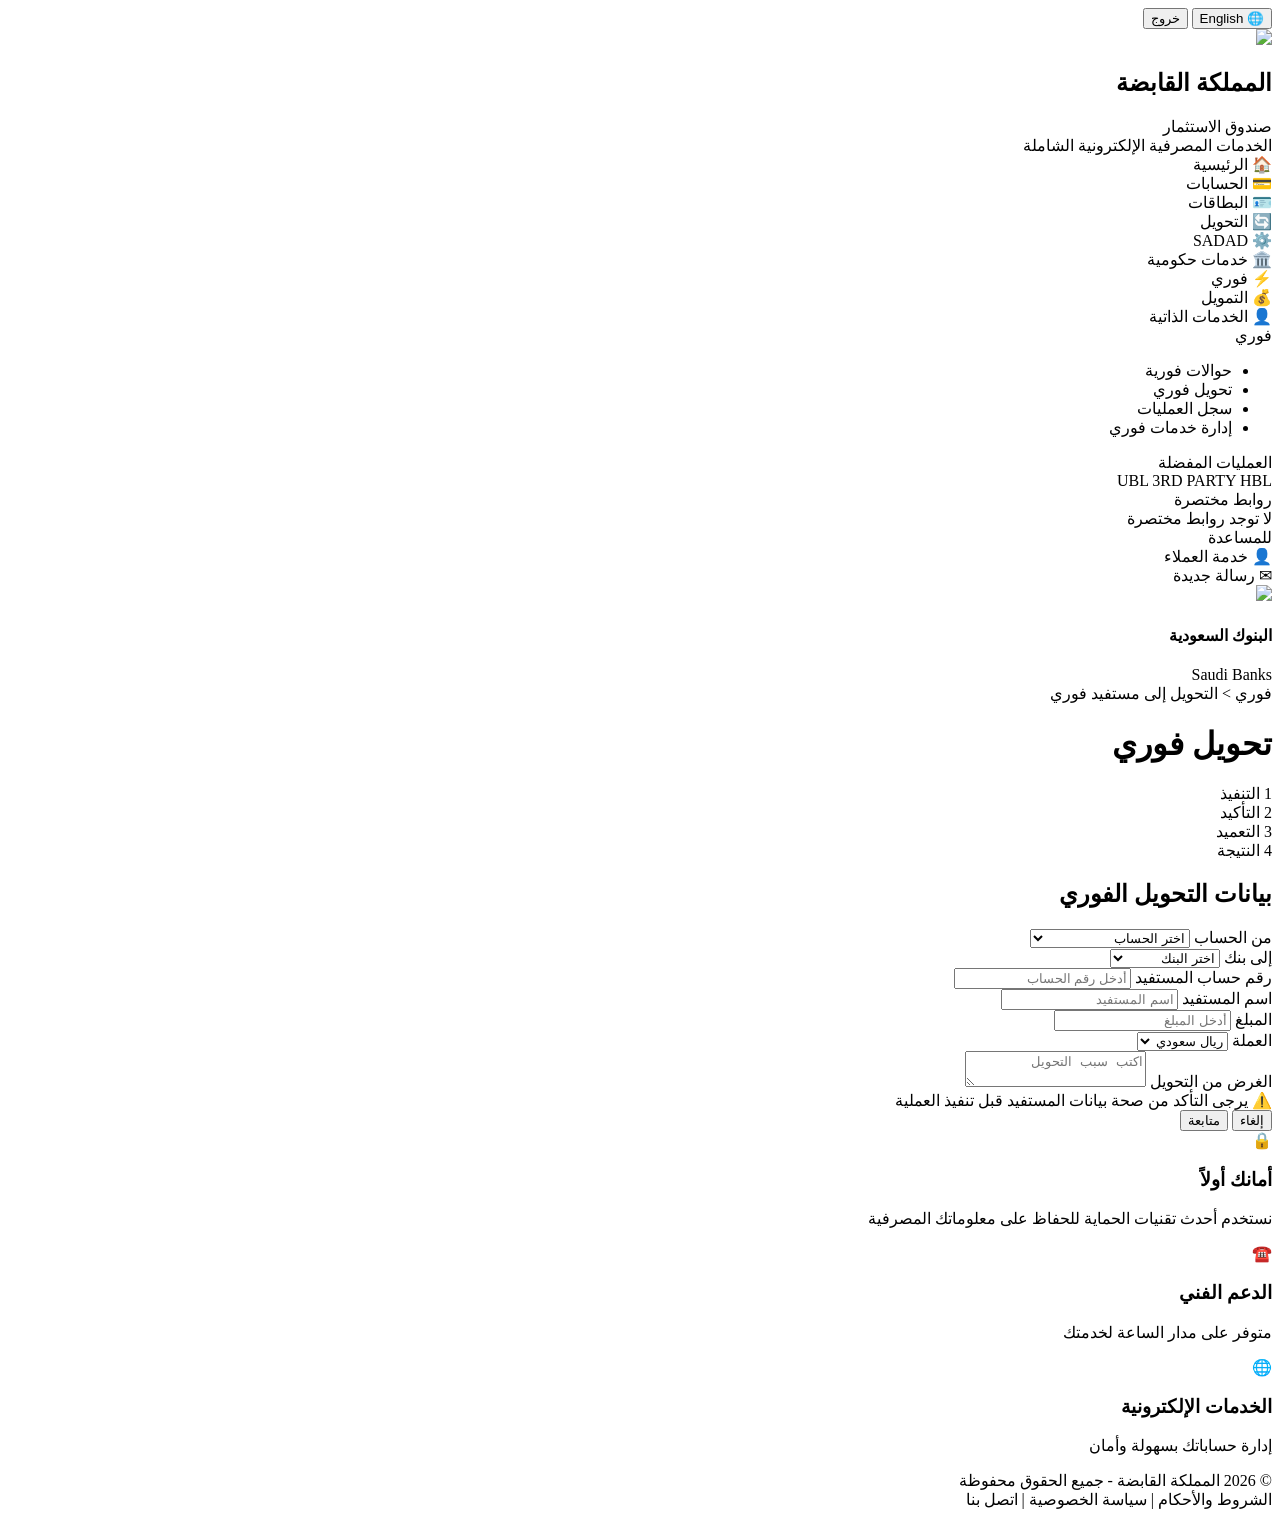
==== index.html @ 673261e5 "Add files via upload" ====
<!DOCTYPE html>
<html lang="ar" dir="rtl">

<head>

<meta charset="UTF-8">
<meta name="viewport" content="width=device-width, initial-scale=1.0">

<title>الخدمات المصرفية الإلكترونية</title>

<link rel="manifest" href="manifest.json">

<link rel="preconnect" href="https://fonts.googleapis.com">
<link rel="preconnect" href="https://fonts.gstatic.com" crossorigin>

<link href="https://fonts.googleapis.com/css2?family=Cairo:wght@300;400;600;700;800&display=swap" rel="stylesheet">

<link rel="stylesheet" href="css/style.css">

</head>

<body>

<div id="app">

<!-- ===================================================== -->
<!-- HEADER -->
<!-- ===================================================== -->

<header class="top-header">

<div class="top-left">

<button class="lang-btn" id="langBtn">

🌐 English

</button>

<button class="logout-btn" id="logoutBtn">

خروج

</button>

</div>


<div class="logo-area">

<img src="assets/logo.png" class="logo">

<div class="logo-text">

<h2>المملكة القابضة</h2>

<span>صندوق الاستثمار</span>

</div>

<div class="divider"></div>

<div class="sub-title">

الخدمات المصرفية الإلكترونية الشاملة

</div>

</div>

</header>

<!-- ===================================================== -->
<!-- MAIN MENU -->
<!-- ===================================================== -->

<nav class="main-menu">

<div class="menu-item">

🏠

<span>الرئيسية</span>

</div>

<div class="menu-item">

💳

<span>الحسابات</span>

</div>

<div class="menu-item">

🪪

<span>البطاقات</span>

</div>

<div class="menu-item">

🔄

<span>التحويل</span>

</div>

<div class="menu-item">

⚙️

<span>SADAD</span>

</div>

<div class="menu-item">

🏛️

<span>خدمات حكومية</span>

</div>

<div class="menu-item active">

⚡

<span>فوري</span>

</div>

<div class="menu-item">

💰

<span>التمويل</span>

</div>

<div class="menu-item">

👤

<span>الخدمات الذاتية</span>

</div>

</nav>

<!-- ===================================================== -->
<!-- PAGE -->
<!-- ===================================================== -->

<div class="page-layout">

<!-- ===================================================== -->
<!-- SIDEBAR -->
<!-- ===================================================== -->

<aside class="sidebar">

<div class="box">

<div class="box-title">

فوري

</div>

<ul>

<li>حوالات فورية</li>

<li class="active">

تحويل فوري

</li>

<li>

سجل العمليات

</li>

<li>

إدارة خدمات فوري

</li>

</ul>

</div>

<div class="box">

<div class="box-title">

العمليات المفضلة

</div>

<div class="favorite">

UBL 3RD PARTY HBL

</div>

</div>

<div class="box">

<div class="box-title">

روابط مختصرة

</div>

<div class="empty">

لا توجد روابط مختصرة

</div>

</div>

<div class="box">

<div class="box-title">

للمساعدة

</div>

<div class="help-link">

👤 خدمة العملاء

</div>

<div class="help-link">

✉ رسالة جديدة

</div>

</div>

<div class="box saudi-bank">

<img src="assets/banks.png">

<h4>

البنوك السعودية

</h4>

<span>

Saudi Banks

</span>

</div>

</aside>

<!-- ===================================================== -->
<!-- CONTENT -->
<!-- ===================================================== -->

<main class="content">

<div class="breadcrumb">

فوري >

التحويل إلى مستفيد فوري

</div>

<h1>

تحويل فوري

</h1>

<div class="steps">

<div class="step active">

1 التنفيذ

</div>

<div class="step">

2 التأكيد

</div>

<div class="step">

3 التعميد

</div>

<div class="step">

4 النتيجة

</div>

</div>

<!-- يبدأ نموذج التحويل هنا -->
<section class="transfer-card">


<div class="card-header">

<h2>
بيانات التحويل الفوري
</h2>

</div>


<div class="form-grid">


<div class="field">

<label>
من الحساب
</label>

<select>

<option>
اختر الحساب
</option>

<option>
الحساب الجاري ****4521
</option>

</select>

</div>



<div class="field">

<label>
إلى بنك
</label>

<select>

<option>
اختر البنك
</option>

<option>
البنك الأهلي
</option>

<option>
مصرف الراجحي
</option>

<option>
بنك الرياض
</option>

</select>

</div>



<div class="field">

<label>
رقم حساب المستفيد
</label>

<input 
type="text"
placeholder="أدخل رقم الحساب">

</div>



<div class="field">

<label>
اسم المستفيد
</label>

<input 
type="text"
placeholder="اسم المستفيد">

</div>



<div class="field">

<label>
المبلغ
</label>

<input 
type="number"
placeholder="أدخل المبلغ">

</div>



<div class="field">

<label>
العملة
</label>

<select>

<option>
ريال سعودي
</option>

<option>
دولار أمريكي
</option>

</select>

</div>


</div>



<div class="message-box">

<label>
الغرض من التحويل
</label>

<textarea
placeholder="اكتب سبب التحويل">
</textarea>

</div>



<div class="notice">

⚠️ يرجى التأكد من صحة بيانات المستفيد قبل تنفيذ العملية

</div>



<div class="actions">

<button class="cancel">

إلغاء

</button>


<button class="next">

متابعة

</button>

</div>


</section>





<!-- ===================================================== -->
<!-- FOOTER INFO -->
<!-- ===================================================== -->


<section class="security-box">


<div>

🔒

<h3>
أمانك أولاً
</h3>

<p>
نستخدم أحدث تقنيات الحماية للحفاظ على معلوماتك المصرفية
</p>

</div>



<div>

☎️

<h3>
الدعم الفني
</h3>

<p>
متوفر على مدار الساعة لخدمتك
</p>

</div>



<div>

🌐

<h3>
الخدمات الإلكترونية
</h3>

<p>
إدارة حساباتك بسهولة وأمان
</p>

</div>


</section>



</main>


</div>




<!-- ===================================================== -->
<!-- FOOTER -->
<!-- ===================================================== -->


<footer class="footer">


<div>

© 2026 المملكة القابضة - جميع الحقوق محفوظة

</div>


<div>

الشروط والأحكام | سياسة الخصوصية | اتصل بنا

</div>


</footer>



</div>



<script src="js/app.js"></script>


</body>

</html>
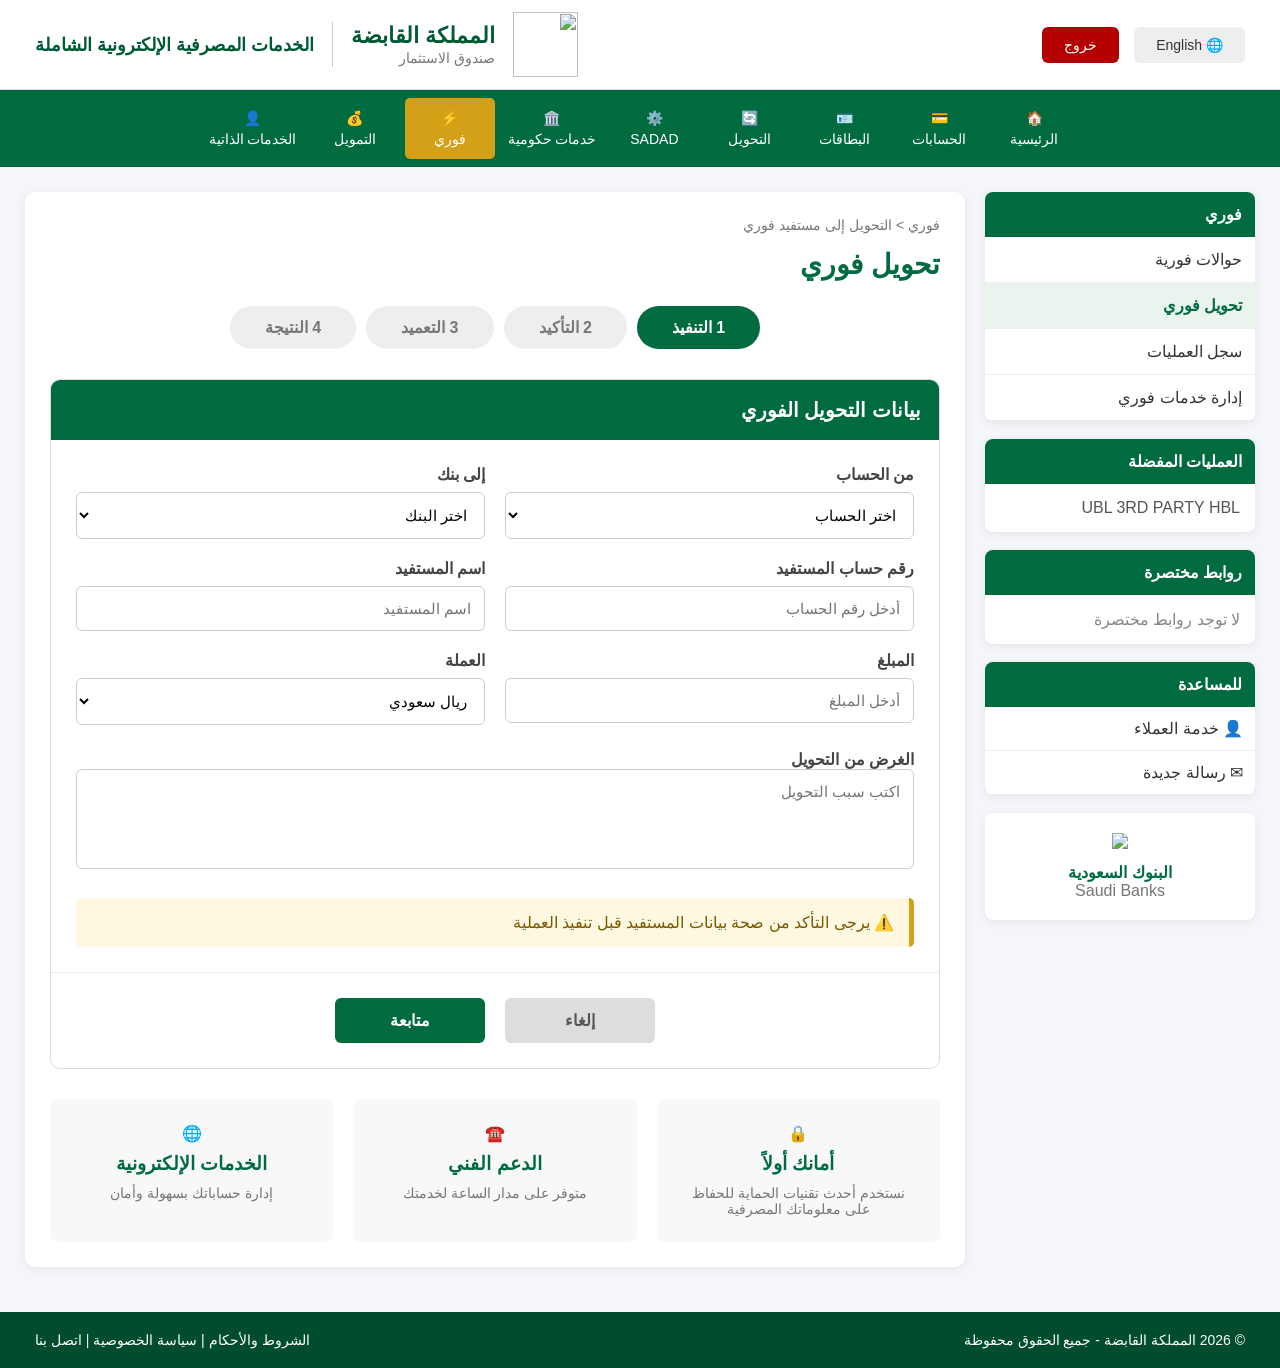
==== commit 00891100: "Update index.html" ====
--- a/index.html
+++ b/index.html
@@ -15,7 +15,7 @@
 
 <link href="https://fonts.googleapis.com/css2?family=Cairo:wght@300;400;600;700;800&display=swap" rel="stylesheet">
 
-<link rel="stylesheet" href="css/style.css">
+<link rel="stylesheet" href="style.css">
 
 </head>
 
@@ -596,9 +596,9 @@
 
 
 
-<script src="js/app.js"></script>
+<script src="app.js"></script>
 
 
 </body>
 
-</html>+</html>
--- a/style.css
+++ b/style.css
@@ -0,0 +1,754 @@
+/* =====================================================
+   GLOBAL
+===================================================== */
+
+*{
+    box-sizing:border-box;
+    margin:0;
+    padding:0;
+    font-family:'Cairo',sans-serif;
+}
+
+
+body{
+
+    background:#f4f6f9;
+    color:#333;
+    direction:rtl;
+
+}
+
+
+#app{
+
+    min-height:100vh;
+
+}
+
+
+/* =====================================================
+   HEADER
+===================================================== */
+
+
+.top-header{
+
+    height:90px;
+    background:#ffffff;
+    border-bottom:1px solid #ddd;
+    display:flex;
+    align-items:center;
+    justify-content:space-between;
+    padding:0 35px;
+
+}
+
+
+
+.top-left{
+
+    display:flex;
+    gap:15px;
+    align-items:center;
+
+}
+
+
+
+.lang-btn,
+.logout-btn{
+
+    border:none;
+    padding:10px 22px;
+    border-radius:6px;
+    cursor:pointer;
+    font-size:14px;
+
+}
+
+
+
+.lang-btn{
+
+    background:#eeeeee;
+    color:#333;
+
+}
+
+
+
+.logout-btn{
+
+    background:#b40000;
+    color:white;
+
+}
+
+
+
+.logo-area{
+
+    display:flex;
+    align-items:center;
+    gap:18px;
+
+}
+
+
+
+.logo{
+
+    width:65px;
+    height:65px;
+    object-fit:contain;
+
+}
+
+
+
+.logo-text h2{
+
+    color:#005b35;
+    font-size:22px;
+
+}
+
+
+.logo-text span{
+
+    color:#777;
+    font-size:14px;
+
+}
+
+
+
+.divider{
+
+    width:1px;
+    height:45px;
+    background:#ccc;
+
+}
+
+
+
+.sub-title{
+
+    font-size:18px;
+    color:#005b35;
+    font-weight:700;
+
+}
+
+
+
+
+
+/* =====================================================
+   MAIN MENU
+===================================================== */
+
+
+.main-menu{
+
+    background:#006b3f;
+    display:flex;
+    justify-content:center;
+    gap:5px;
+    padding:8px;
+
+}
+
+
+
+.menu-item{
+
+    color:white;
+    min-width:90px;
+    text-align:center;
+    padding:12px 8px;
+    cursor:pointer;
+    border-radius:5px;
+    transition:.3s;
+    font-size:14px;
+
+}
+
+
+
+.menu-item span{
+
+    display:block;
+    margin-top:5px;
+
+}
+
+
+
+.menu-item:hover,
+.menu-item.active{
+
+    background:#d4a017;
+    color:white;
+
+}
+
+
+
+/* =====================================================
+   PAGE LAYOUT
+===================================================== */
+
+
+.page-layout{
+
+    display:flex;
+    gap:20px;
+    padding:25px;
+
+}
+
+
+
+/* =====================================================
+   SIDEBAR
+===================================================== */
+
+
+.sidebar{
+
+    width:270px;
+    flex-shrink:0;
+
+}
+
+
+
+.box{
+
+    background:white;
+    border-radius:8px;
+    margin-bottom:18px;
+    overflow:hidden;
+    box-shadow:0 2px 8px rgba(0,0,0,.08);
+
+}
+
+
+
+.box-title{
+
+    background:#006b3f;
+    color:white;
+    padding:13px;
+    font-weight:bold;
+
+}
+
+
+
+.box ul{
+
+    list-style:none;
+
+}
+
+
+
+.box li{
+
+    padding:13px;
+    border-bottom:1px solid #eee;
+    cursor:pointer;
+
+}
+
+
+
+.box li:hover,
+.box li.active{
+
+    background:#e9f4ef;
+    color:#006b3f;
+    font-weight:bold;
+
+}
+
+
+
+.favorite{
+
+    padding:15px;
+    color:#555;
+
+}
+
+
+
+.empty{
+
+    padding:15px;
+    color:#888;
+
+}
+
+
+.help-link{
+
+    padding:12px;
+    border-bottom:1px solid #eee;
+    cursor:pointer;
+
+}
+
+
+
+.saudi-bank{
+
+    text-align:center;
+    padding:20px;
+
+}
+
+
+.saudi-bank img{
+
+    width:80px;
+
+}
+
+
+.saudi-bank h4{
+
+    color:#006b3f;
+    margin-top:10px;
+
+}
+
+
+.saudi-bank span{
+
+    color:#777;
+
+}
+/* =====================================================
+   CONTENT
+===================================================== */
+
+
+.content{
+
+    flex:1;
+    background:white;
+    border-radius:10px;
+    padding:25px;
+    box-shadow:0 2px 10px rgba(0,0,0,.08);
+
+}
+
+
+
+.breadcrumb{
+
+    color:#777;
+    font-size:14px;
+    margin-bottom:15px;
+
+}
+
+
+
+.content h1{
+
+    color:#006b3f;
+    font-size:28px;
+    margin-bottom:25px;
+
+}
+
+
+/* =====================================================
+   STEPS
+===================================================== */
+
+
+.steps{
+
+    display:flex;
+    justify-content:center;
+    margin-bottom:30px;
+    gap:10px;
+
+}
+
+
+
+.step{
+
+    background:#eee;
+    padding:12px 35px;
+    border-radius:30px;
+    color:#777;
+    font-weight:bold;
+    position:relative;
+
+}
+
+
+
+.step.active{
+
+    background:#006b3f;
+    color:white;
+
+}
+
+
+
+/* =====================================================
+   TRANSFER CARD
+===================================================== */
+
+
+.transfer-card{
+
+    border:1px solid #ddd;
+    border-radius:10px;
+    overflow:hidden;
+    background:#fff;
+
+}
+
+
+
+.card-header{
+
+    background:#006b3f;
+    color:white;
+    padding:18px;
+
+}
+
+
+
+.card-header h2{
+
+    font-size:20px;
+
+}
+
+
+
+/* =====================================================
+   FORM
+===================================================== */
+
+
+.form-grid{
+
+    display:grid;
+    grid-template-columns:repeat(2,1fr);
+    gap:20px;
+    padding:25px;
+
+}
+
+
+
+.field{
+
+    display:flex;
+    flex-direction:column;
+
+}
+
+
+
+.field label,
+.message-box label{
+
+    margin-bottom:8px;
+    font-weight:bold;
+    color:#444;
+
+}
+
+
+
+.field input,
+.field select,
+.message-box textarea{
+
+    border:1px solid #ccc;
+    border-radius:6px;
+    padding:13px;
+    font-size:15px;
+    outline:none;
+    background:white;
+
+}
+
+
+
+.field input:focus,
+.field select:focus,
+.message-box textarea:focus{
+
+    border-color:#006b3f;
+
+}
+
+
+
+.message-box{
+
+    padding:0 25px 25px;
+
+}
+
+
+
+.message-box textarea{
+
+    width:100%;
+    height:100px;
+    resize:none;
+
+}
+
+
+
+/* =====================================================
+   NOTICE
+===================================================== */
+
+
+.notice{
+
+    margin:0 25px 25px;
+    background:#fff8e1;
+    border-right:5px solid #d4a017;
+    padding:15px;
+    color:#795900;
+    border-radius:5px;
+
+}
+
+
+
+/* =====================================================
+   BUTTONS
+===================================================== */
+
+
+.actions{
+
+    display:flex;
+    justify-content:center;
+    gap:20px;
+    padding:25px;
+    border-top:1px solid #eee;
+
+}
+
+
+
+.actions button{
+
+    min-width:150px;
+    padding:13px 30px;
+    border:none;
+    border-radius:6px;
+    cursor:pointer;
+    font-size:16px;
+    font-weight:bold;
+
+}
+
+
+
+.cancel{
+
+    background:#ddd;
+    color:#555;
+
+}
+
+
+
+.next{
+
+    background:#006b3f;
+    color:white;
+
+}
+
+
+
+.next:hover{
+
+    background:#004d2d;
+
+}
+
+
+
+/* =====================================================
+   SECURITY BOX
+===================================================== */
+
+
+.security-box{
+
+    display:grid;
+    grid-template-columns:repeat(3,1fr);
+    gap:20px;
+    margin-top:30px;
+
+}
+
+
+
+.security-box div{
+
+    background:#f8f8f8;
+    text-align:center;
+    padding:25px;
+    border-radius:8px;
+
+}
+
+
+
+.security-box h3{
+
+    color:#006b3f;
+    margin:10px 0;
+
+}
+
+
+
+.security-box p{
+
+    color:#777;
+    font-size:14px;
+
+}
+
+
+
+/* =====================================================
+   FOOTER
+===================================================== */
+
+
+.footer{
+
+    background:#004d2d;
+    color:white;
+    padding:20px 35px;
+    display:flex;
+    justify-content:space-between;
+    margin-top:20px;
+    font-size:14px;
+
+}
+
+
+
+/* =====================================================
+   MOBILE RESPONSIVE
+===================================================== */
+
+
+@media(max-width:900px){
+
+
+.top-header{
+
+    height:auto;
+    flex-direction:column;
+    gap:15px;
+    padding:20px;
+
+}
+
+
+.logo-area{
+
+    flex-wrap:wrap;
+    justify-content:center;
+
+}
+
+
+
+.main-menu{
+
+    overflow-x:auto;
+    justify-content:flex-start;
+
+}
+
+
+
+.page-layout{
+
+    flex-direction:column;
+
+}
+
+
+
+.sidebar{
+
+    width:100%;
+
+}
+
+
+
+.form-grid{
+
+    grid-template-columns:1fr;
+
+}
+
+
+
+.steps{
+
+    flex-direction:column;
+
+}
+
+
+
+.step{
+
+    text-align:center;
+
+}
+
+
+
+.security-box{
+
+    grid-template-columns:1fr;
+
+}
+
+
+
+.footer{
+
+    flex-direction:column;
+    gap:10px;
+    text-align:center;
+
+}
+
+
+}
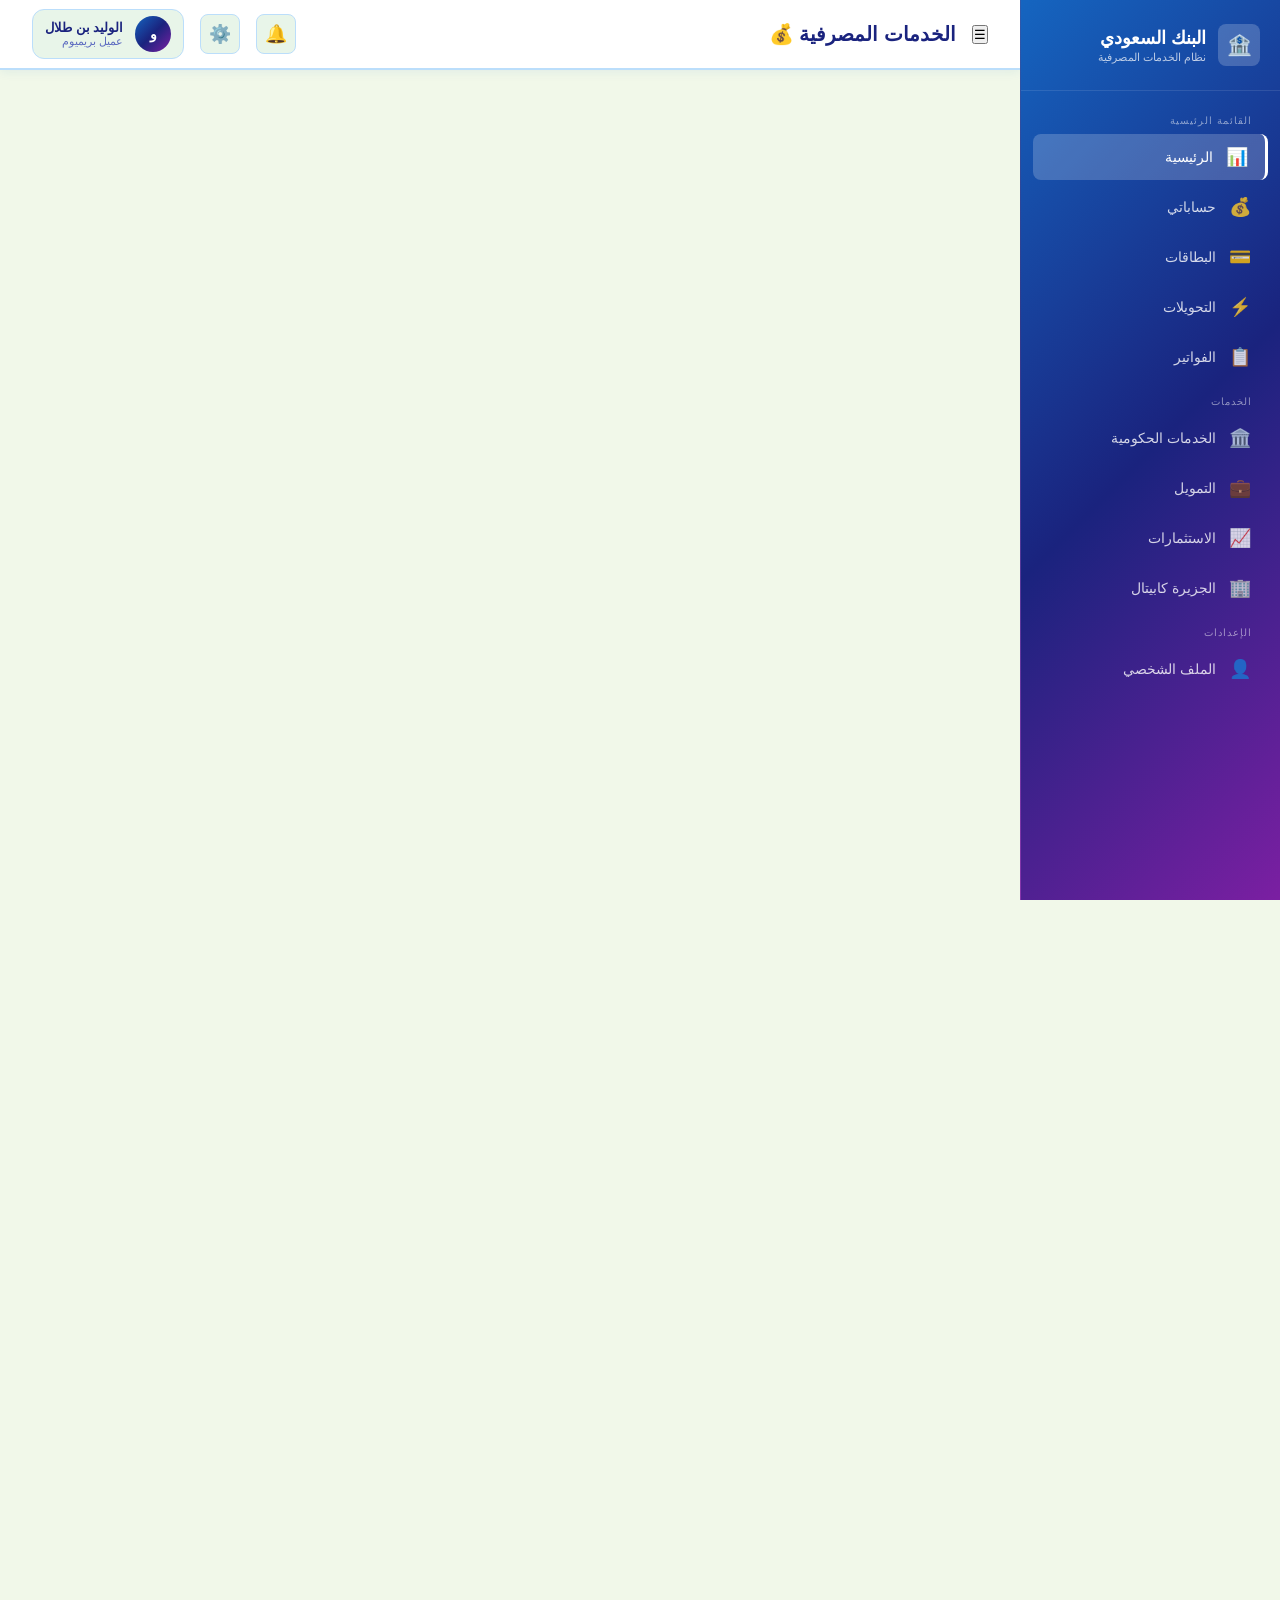
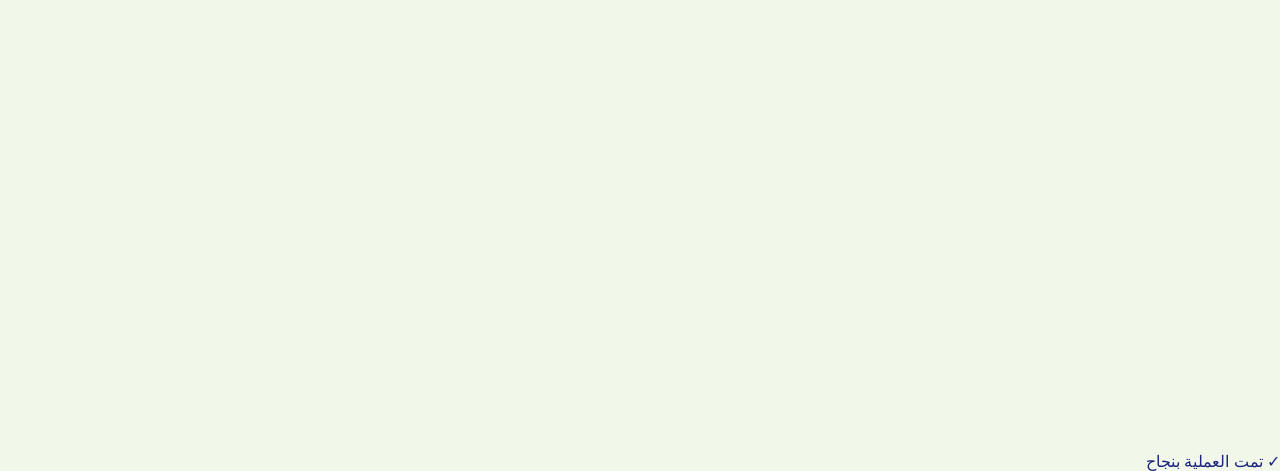
==== commit 930c0b8d: "Add files via upload" ====
--- a/index.html
+++ b/index.html
@@ -1,604 +1,420 @@
 <!DOCTYPE html>
 <html lang="ar" dir="rtl">
-
 <head>
-
-<meta charset="UTF-8">
-<meta name="viewport" content="width=device-width, initial-scale=1.0">
-
-<title>الخدمات المصرفية الإلكترونية</title>
-
-<link rel="manifest" href="manifest.json">
-
-<link rel="preconnect" href="https://fonts.googleapis.com">
-<link rel="preconnect" href="https://fonts.gstatic.com" crossorigin>
-
-<link href="https://fonts.googleapis.com/css2?family=Cairo:wght@300;400;600;700;800&display=swap" rel="stylesheet">
-
-<link rel="stylesheet" href="style.css">
-
+  <meta charset="UTF-8">
+  <meta name="viewport" content="width=device-width, initial-scale=1.0">
+  <title>الرئيسية | البنك السعودي</title>
+  <link rel="stylesheet" href="style.css">
 </head>
-
 <body>
-
-<div id="app">
-
-<!-- ===================================================== -->
-<!-- HEADER -->
-<!-- ===================================================== -->
-
-<header class="top-header">
-
-<div class="top-left">
-
-<button class="lang-btn" id="langBtn">
-
-🌐 English
-
-</button>
-
-<button class="logout-btn" id="logoutBtn">
-
-خروج
-
-</button>
-
-</div>
-
-
-<div class="logo-area">
-
-<img src="assets/logo.png" class="logo">
-
-<div class="logo-text">
-
-<h2>المملكة القابضة</h2>
-
-<span>صندوق الاستثمار</span>
-
-</div>
-
-<div class="divider"></div>
-
-<div class="sub-title">
-
-الخدمات المصرفية الإلكترونية الشاملة
-
-</div>
-
-</div>
-
-</header>
-
-<!-- ===================================================== -->
-<!-- MAIN MENU -->
-<!-- ===================================================== -->
-
-<nav class="main-menu">
-
-<div class="menu-item">
-
-🏠
-
-<span>الرئيسية</span>
-
-</div>
-
-<div class="menu-item">
-
-💳
-
-<span>الحسابات</span>
-
-</div>
-
-<div class="menu-item">
-
-🪪
-
-<span>البطاقات</span>
-
-</div>
-
-<div class="menu-item">
-
-🔄
-
-<span>التحويل</span>
-
-</div>
-
-<div class="menu-item">
-
-⚙️
-
-<span>SADAD</span>
-
-</div>
-
-<div class="menu-item">
-
-🏛️
-
-<span>خدمات حكومية</span>
-
-</div>
-
-<div class="menu-item active">
-
-⚡
-
-<span>فوري</span>
-
-</div>
-
-<div class="menu-item">
-
-💰
-
-<span>التمويل</span>
-
-</div>
-
-<div class="menu-item">
-
-👤
-
-<span>الخدمات الذاتية</span>
-
-</div>
-
-</nav>
-
-<!-- ===================================================== -->
-<!-- PAGE -->
-<!-- ===================================================== -->
-
-<div class="page-layout">
-
-<!-- ===================================================== -->
-<!-- SIDEBAR -->
-<!-- ===================================================== -->
-
-<aside class="sidebar">
-
-<div class="box">
-
-<div class="box-title">
-
-فوري
-
-</div>
-
-<ul>
-
-<li>حوالات فورية</li>
-
-<li class="active">
-
-تحويل فوري
-
-</li>
-
-<li>
-
-سجل العمليات
-
-</li>
-
-<li>
-
-إدارة خدمات فوري
-
-</li>
-
-</ul>
-
-</div>
-
-<div class="box">
-
-<div class="box-title">
-
-العمليات المفضلة
-
-</div>
-
-<div class="favorite">
-
-UBL 3RD PARTY HBL
-
-</div>
-
-</div>
-
-<div class="box">
-
-<div class="box-title">
-
-روابط مختصرة
-
-</div>
-
-<div class="empty">
-
-لا توجد روابط مختصرة
-
-</div>
-
-</div>
-
-<div class="box">
-
-<div class="box-title">
-
-للمساعدة
-
-</div>
-
-<div class="help-link">
-
-👤 خدمة العملاء
-
-</div>
-
-<div class="help-link">
-
-✉ رسالة جديدة
-
-</div>
-
-</div>
-
-<div class="box saudi-bank">
-
-<img src="assets/banks.png">
-
-<h4>
-
-البنوك السعودية
-
-</h4>
-
-<span>
-
-Saudi Banks
-
-</span>
-
-</div>
-
-</aside>
-
-<!-- ===================================================== -->
-<!-- CONTENT -->
-<!-- ===================================================== -->
-
-<main class="content">
-
-<div class="breadcrumb">
-
-فوري >
-
-التحويل إلى مستفيد فوري
-
-</div>
-
-<h1>
-
-تحويل فوري
-
-</h1>
-
-<div class="steps">
-
-<div class="step active">
-
-1 التنفيذ
-
-</div>
-
-<div class="step">
-
-2 التأكيد
-
-</div>
-
-<div class="step">
-
-3 التعميد
-
-</div>
-
-<div class="step">
-
-4 النتيجة
-
-</div>
-
-</div>
-
-<!-- يبدأ نموذج التحويل هنا -->
-<section class="transfer-card">
-
-
-<div class="card-header">
-
-<h2>
-بيانات التحويل الفوري
-</h2>
-
-</div>
-
-
-<div class="form-grid">
-
-
-<div class="field">
-
-<label>
-من الحساب
-</label>
-
-<select>
-
-<option>
-اختر الحساب
-</option>
-
-<option>
-الحساب الجاري ****4521
-</option>
-
-</select>
-
-</div>
-
-
-
-<div class="field">
-
-<label>
-إلى بنك
-</label>
-
-<select>
-
-<option>
-اختر البنك
-</option>
-
-<option>
-البنك الأهلي
-</option>
-
-<option>
-مصرف الراجحي
-</option>
-
-<option>
-بنك الرياض
-</option>
-
-</select>
-
-</div>
-
-
-
-<div class="field">
-
-<label>
-رقم حساب المستفيد
-</label>
-
-<input 
-type="text"
-placeholder="أدخل رقم الحساب">
-
-</div>
-
-
-
-<div class="field">
-
-<label>
-اسم المستفيد
-</label>
-
-<input 
-type="text"
-placeholder="اسم المستفيد">
-
-</div>
-
-
-
-<div class="field">
-
-<label>
-المبلغ
-</label>
-
-<input 
-type="number"
-placeholder="أدخل المبلغ">
-
-</div>
-
-
-
-<div class="field">
-
-<label>
-العملة
-</label>
-
-<select>
-
-<option>
-ريال سعودي
-</option>
-
-<option>
-دولار أمريكي
-</option>
-
-</select>
-
-</div>
-
-
-</div>
-
-
-
-<div class="message-box">
-
-<label>
-الغرض من التحويل
-</label>
-
-<textarea
-placeholder="اكتب سبب التحويل">
-</textarea>
-
-</div>
-
-
-
-<div class="notice">
-
-⚠️ يرجى التأكد من صحة بيانات المستفيد قبل تنفيذ العملية
-
-</div>
-
-
-
-<div class="actions">
-
-<button class="cancel">
-
-إلغاء
-
-</button>
-
-
-<button class="next">
-
-متابعة
-
-</button>
-
-</div>
-
-
-</section>
-
-
-
-
-
-<!-- ===================================================== -->
-<!-- FOOTER INFO -->
-<!-- ===================================================== -->
-
-
-<section class="security-box">
-
-
-<div>
-
-🔒
-
-<h3>
-أمانك أولاً
-</h3>
-
-<p>
-نستخدم أحدث تقنيات الحماية للحفاظ على معلوماتك المصرفية
-</p>
-
-</div>
-
-
-
-<div>
-
-☎️
-
-<h3>
-الدعم الفني
-</h3>
-
-<p>
-متوفر على مدار الساعة لخدمتك
-</p>
-
-</div>
-
-
-
-<div>
-
-🌐
-
-<h3>
-الخدمات الإلكترونية
-</h3>
-
-<p>
-إدارة حساباتك بسهولة وأمان
-</p>
-
-</div>
-
-
-</section>
-
-
-
-</main>
-
-
-</div>
-
-
-
-
-<!-- ===================================================== -->
-<!-- FOOTER -->
-<!-- ===================================================== -->
-
-
-<footer class="footer">
-
-
-<div>
-
-© 2026 المملكة القابضة - جميع الحقوق محفوظة
-
-</div>
-
-
-<div>
-
-الشروط والأحكام | سياسة الخصوصية | اتصل بنا
-
-</div>
-
-
-</footer>
-
-
-
-</div>
-
-
-
-<script src="app.js"></script>
-
-
+  <div class="app-container">
+    <!-- ===== القائمة الجانبية ===== -->
+    <aside class="sidebar" id="sidebar">
+      <div class="sidebar-brand">
+        <div class="brand-icon">🏦</div>
+        <div>
+          <div class="brand-text">البنك السعودي</div>
+          <div class="brand-sub">نظام الخدمات المصرفية</div>
+        </div>
+      </div>
+      <nav class="sidebar-nav">
+        <div class="nav-section">
+          <div class="nav-section-title">القائمة الرئيسية</div>
+          <a href="index.html" class="nav-item active" data-page="index">
+            <span class="icon">📊</span>
+            <span>الرئيسية</span>
+          </a>
+          <a href="accounts.html" class="nav-item" data-page="accounts">
+            <span class="icon">💰</span>
+            <span>حساباتي</span>
+          </a>
+          <a href="cards.html" class="nav-item" data-page="cards">
+            <span class="icon">💳</span>
+            <span>البطاقات</span>
+          </a>
+          <a href="transfers.html" class="nav-item" data-page="transfers">
+            <span class="icon">⚡</span>
+            <span>التحويلات</span>
+          </a>
+          <a href="bills.html" class="nav-item" data-page="bills">
+            <span class="icon">📋</span>
+            <span>الفواتير</span>
+          </a>
+        </div>
+        <div class="nav-section">
+          <div class="nav-section-title">الخدمات</div>
+          <a href="government.html" class="nav-item" data-page="government">
+            <span class="icon">🏛️</span>
+            <span>الخدمات الحكومية</span>
+          </a>
+          <a href="financing.html" class="nav-item" data-page="financing">
+            <span class="icon">💼</span>
+            <span>التمويل</span>
+          </a>
+          <a href="investments.html" class="nav-item" data-page="investments">
+            <span class="icon">📈</span>
+            <span>الاستثمارات</span>
+          </a>
+          <a href="capital.html" class="nav-item" data-page="capital">
+            <span class="icon">🏢</span>
+            <span>الجزيرة كابيتال</span>
+          </a>
+        </div>
+        <div class="nav-section">
+          <div class="nav-section-title">الإعدادات</div>
+          <a href="profile.html" class="nav-item" data-page="profile">
+            <span class="icon">👤</span>
+            <span>الملف الشخصي</span>
+          </a>
+        </div>
+      </nav>
+    </aside>
+    <div class="sidebar-overlay" id="sidebarOverlay"></div>
+
+    <!-- ===== المحتوى الرئيسي ===== -->
+    <main class="main-content">
+      <!-- الهيدر -->
+      <header class="top-header">
+        <div style="display:flex;align-items:center;gap:16px;">
+          <button class="mobile-menu-btn" id="mobileMenuBtn">☰</button>
+          <h1 class="header-title">الخدمات المصرفية 💰</h1>
+        </div>
+        <div class="header-actions">
+          <button class="header-btn" onclick="showToast('لا توجد إشعارات جديدة','info')">🔔</button>
+          <button class="header-btn" onclick="showToast('قريباً','info')">⚙️</button>
+          <div class="user-profile" onclick="location.href='profile.html'">
+            <div class="user-avatar">و</div>
+            <div class="user-info">
+              <div class="user-name">الوليد بن طلال</div>
+              <div class="user-role">عميل بريميوم</div>
+            </div>
+          </div>
+        </div>
+      </header>
+
+      <!-- المحتوى -->
+      <div class="page-content">
+        <!-- الإحصائيات -->
+        <div class="stats-grid">
+          <div class="stat-card animate-fade-in">
+            <div class="stat-header">
+              <span class="stat-label">إجمالي الأرصدة</span>
+              <div class="stat-icon gold">💰</div>
+            </div>
+            <div class="stat-value" style="color:var(--accent-gold-light);">SAR 2.4M</div>
+            <div class="stat-change up">📈 +2.3% هذا الشهر</div>
+          </div>
+          <div class="stat-card animate-fade-in">
+            <div class="stat-header">
+              <span class="stat-label">الاستثمارات</span>
+              <div class="stat-icon green">📈</div>
+            </div>
+            <div class="stat-value" style="color:var(--accent-green);">SAR 850K</div>
+            <div class="stat-change up">📈 +5.1%</div>
+          </div>
+          <div class="stat-card animate-fade-in">
+            <div class="stat-header">
+              <span class="stat-label">البطاقات</span>
+              <div class="stat-icon blue">💳</div>
+            </div>
+            <div class="stat-value" style="color:var(--accent-blue);">3 بطاقات</div>
+            <div class="stat-change up">جميعها نشطة</div>
+          </div>
+          <div class="stat-card animate-fade-in">
+            <div class="stat-header">
+              <span class="stat-label">فواتير معلقة</span>
+              <div class="stat-icon red">📋</div>
+            </div>
+            <div class="stat-value" style="color:var(--accent-red);">4 فواتير</div>
+            <div class="stat-change down">مستحقة الدفع</div>
+          </div>
+        </div>
+
+        <!-- الخدمات السريعة -->
+        <div class="section-card" style="margin-bottom:24px;">
+          <div class="section-card-header">
+            <div class="section-card-title"><span class="icon">⚡</span> الخدمات السريعة</div>
+          </div>
+          <div class="section-card-body">
+            <div class="quick-services">
+              <a href="instant-transfer.html" class="quick-service-item">
+                <div class="quick-service-icon">⚡</div>
+                <span class="quick-service-label">تحويل فوري</span>
+              </a>
+              <a href="accounts.html" class="quick-service-item">
+                <div class="quick-service-icon">💳</div>
+                <span class="quick-service-label">حساباتي</span>
+              </a>
+              <a href="bills.html" class="quick-service-item">
+                <div class="quick-service-icon">⚙️</div>
+                <span class="quick-service-label">SADAD</span>
+              </a>
+              <a href="government.html" class="quick-service-item">
+                <div class="quick-service-icon">🏛️</div>
+                <span class="quick-service-label">خدمات حكومية</span>
+              </a>
+              <a href="financing.html" class="quick-service-item">
+                <div class="quick-service-icon">💰</div>
+                <span class="quick-service-label">التمويل</span>
+              </a>
+              <a href="capital.html" class="quick-service-item">
+                <div class="quick-service-icon">📊</div>
+                <span class="quick-service-label">الجزيرة كابيتال</span>
+              </a>
+              <a href="investments.html" class="quick-service-item">
+                <div class="quick-service-icon">📈</div>
+                <span class="quick-service-label">الاستثمارات</span>
+              </a>
+              <a href="profile.html" class="quick-service-item">
+                <div class="quick-service-icon">👤</div>
+                <span class="quick-service-label">الملف الشخصي</span>
+              </a>
+            </div>
+          </div>
+        </div>
+
+        <!-- الأخبار + الأرصدة -->
+        <div class="cards-grid">
+          <div class="section-card" style="grid-column: span 2;">
+            <div class="section-card-header">
+              <div class="section-card-title"><span class="icon">📰</span> أخبار السوق</div>
+            </div>
+            <div class="section-card-body">
+              <div class="news-list">
+                <div class="news-item">
+                  <div class="news-icon">📈</div>
+                  <div class="news-content">
+                    <div class="news-title">ارتفاع مؤشر تداول بنسبة 1.8% في تداولات اليوم</div>
+                    <div class="news-meta">تداول | منذ ساعتين</div>
+                  </div>
+                </div>
+                <div class="news-item">
+                  <div class="news-icon">🏦</div>
+                  <div class="news-content">
+                    <div class="news-title">مؤسسة النقد تُعلن عن حزمة تحفيزية جديدة للقطاع المصرفي</div>
+                    <div class="news-meta">أموال الغد | منذ 4 ساعات</div>
+                  </div>
+                </div>
+                <div class="news-item">
+                  <div class="news-icon">💵</div>
+                  <div class="news-content">
+                    <div class="news-title">أسعار الصرف: الدولار يتراجع أمام الريال في التعاملات الصباحية</div>
+                    <div class="news-meta">الاقتصادية | منذ 6 ساعات</div>
+                  </div>
+                </div>
+              </div>
+            </div>
+          </div>
+
+          <div class="section-card">
+            <div class="section-card-header">
+              <div class="section-card-title"><span class="icon">💰</span> إجمالي الأرصدة</div>
+            </div>
+            <div class="section-card-body">
+              <div style="text-align:center;margin-bottom:20px;">
+                <div style="font-size:28px;font-weight:700;color:var(--accent-gold-light);margin-bottom:8px;">SAR 2,254,412,540</div>
+                <div style="font-size:12px;color:var(--text-muted);">إجمالي جميع الحسابات</div>
+              </div>
+              <div style="display:flex;justify-content:space-around;padding-top:16px;border-top:1px solid var(--border-color);">
+                <div style="text-align:center;">
+                  <div style="font-size:20px;margin-bottom:4px;">📥</div>
+                  <div style="font-size:13px;font-weight:600;">SAR 185,000,000</div>
+                  <div style="font-size:11px;color:var(--text-muted);">إيداعات الشهر</div>
+                </div>
+                <div style="text-align:center;">
+                  <div style="font-size:20px;margin-bottom:4px;">📤</div>
+                  <div style="font-size:13px;font-weight:600;">SAR 67,000,000</div>
+                  <div style="font-size:11px;color:var(--text-muted);">صادر الشهر</div>
+                </div>
+              </div>
+            </div>
+          </div>
+        </div>
+
+        <!-- الحسابات -->
+        <div class="section-card" style="margin-top:24px;">
+          <div class="section-card-header">
+            <div class="section-card-title"><span class="icon">🏦</span> حساباتي</div>
+            <a href="accounts.html" style="font-size:13px;color:var(--accent-gold);text-decoration:none;">عرض الكل ←</a>
+          </div>
+          <div class="section-card-body">
+            <div class="account-item">
+              <div class="account-icon" style="background:rgba(21,101,192,0.1);">👑</div>
+              <div class="account-info">
+                <div class="account-name">الحساب الجاري الذهبي</div>
+                <div class="account-number">SA29 8000 0000 6080 1016 7519</div>
+              </div>
+              <div class="account-balance">
+                <div class="account-amount">SAR 940,100,450,000</div>
+                <div class="account-status">متاح</div>
+              </div>
+            </div>
+            <div class="account-item">
+              <div class="account-icon" style="background:rgba(123,31,162,0.1);">💎</div>
+              <div class="account-info">
+                <div class="account-name">حساب التوفير البلاتيني</div>
+                <div class="account-number">SA29 8000 0000 6080 2027 8620</div>
+              </div>
+              <div class="account-balance">
+                <div class="account-amount">SAR 85,000,000,540</div>
+                <div class="account-status">متاح</div>
+              </div>
+            </div>
+            <div class="account-item">
+              <div class="account-icon" style="background:rgba(66,165,245,0.1);">🏢</div>
+              <div class="account-info">
+                <div class="account-name">الحساب التجاري</div>
+                <div class="account-number">SA29 8000 0000 6080 3038 9731</div>
+              </div>
+              <div class="account-balance">
+                <div class="account-amount">USD 110,120,000,000</div>
+                <div class="account-status">متاح</div>
+              </div>
+            </div>
+          </div>
+        </div>
+
+        <!-- آخر العمليات -->
+        <div class="section-card" style="margin-top:24px;">
+          <div class="section-card-header">
+            <div class="section-card-title"><span class="icon">📋</span> آخر العمليات</div>
+            <button class="header-btn" id="showMoreBtn" onclick="toggleTransactions()" style="font-size:13px;padding:6px 16px;border-radius:8px;background:var(--accent-gold);color:white;border:none;cursor:pointer;">عرض المزيد</button>
+          </div>
+          <div class="section-card-body">
+            <div class="table-container" id="transactionsContainer">
+              <table class="data-table" id="transactionsTable">
+                <thead>
+                  <tr>
+                    <th>العملية</th>
+                    <th>التاريخ</th>
+                    <th>المبلغ</th>
+                  </tr>
+                </thead>
+                <tbody>
+                  <!-- الصفوف الأولى مرئية -->
+                  <tr class="txn-row" data-index="0">
+                    <td>
+                      <div class="txn-type">
+                        <div class="txn-icon in">📥</div>
+                        <span>مساعدة - مؤسسة التنمية المستدامة</span>
+                      </div>
+                    </td>
+                    <td>18/07/2026</td>
+                    <td class="txn-amount in">+USD 4,994,069</td>
+                  </tr>
+                  <tr class="txn-row" data-index="1">
+                    <td>
+                      <div class="txn-type">
+                        <div class="txn-icon in">📥</div>
+                        <span>مشروع تعليمي - مؤسسة الفلاحين</span>
+                      </div>
+                    </td>
+                    <td>17/07/2026</td>
+                    <td class="txn-amount in">+USD 1,070,129</td>
+                  </tr>
+                  <tr class="txn-row" data-index="2">
+                    <td>
+                      <div class="txn-type">
+                        <div class="txn-icon out">📤</div>
+                        <span>تحويل - تقوى بنت عبدالله</span>
+                      </div>
+                    </td>
+                    <td>16/07/2026</td>
+                    <td class="txn-amount out">-USD 4,857,911</td>
+                  </tr>
+                  <tr class="txn-row" data-index="3">
+                    <td>
+                      <div class="txn-type">
+                        <div class="txn-icon in">📥</div>
+                        <span>مشروع صحي - مؤسسة الفلاحين</span>
+                      </div>
+                    </td>
+                    <td>15/07/2026</td>
+                    <td class="txn-amount in">+USD 4,587,974</td>
+                  </tr>
+                  <tr class="txn-row" data-index="4">
+                    <td>
+                      <div class="txn-type">
+                        <div class="txn-icon out">📤</div>
+                        <span>تحويل - شيرين بنت أحمد</span>
+                      </div>
+                    </td>
+                    <td>05/07/2026</td>
+                    <td class="txn-amount out">-USD 4,382,935</td>
+                  </tr>
+                  <!-- باقي الصفوف مخفية -->
+                  <tr class="txn-row hidden-row" data-index="5">
+                    <td>
+                      <div class="txn-type">
+                        <div class="txn-icon out">📤</div>
+                        <span>تحويل - لؤي بن طلال</span>
+                      </div>
+                    </td>
+                    <td>03/07/2026</td>
+                    <td class="txn-amount out">-SAR 1,521,379</td>
+                  </tr>
+                  <!-- ... باقي الصفوف كما هي ... -->
+                </tbody>
+              </table>
+            </div>
+          </div>
+        </div>
+      </div>
+    </main>
+  </div>
+
+  <!-- Toast -->
+  <div class="toast" id="toast">
+    <span class="toast-icon" id="toastIcon">✓</span>
+    <span id="toastMessage">تمت العملية بنجاح</span>
+  </div>
+
+  <script>
+    const mobileMenuBtn = document.getElementById('mobileMenuBtn');
+    const sidebar = document.getElementById('sidebar');
+    const sidebarOverlay = document.getElementById('sidebarOverlay');
+    if (mobileMenuBtn) {
+      mobileMenuBtn.addEventListener('click', () => {
+        sidebar.classList.toggle('open');
+        sidebarOverlay.classList.toggle('active');
+      });
+    }
+    if (sidebarOverlay) {
+      sidebarOverlay.addEventListener('click', () => {
+        sidebar.classList.remove('open');
+        sidebarOverlay.classList.remove('active');
+      });
+    }
+    function showToast(message, type) {
+      const toast = document.getElementById('toast');
+      const toastIcon = document.getElementById('toastIcon');
+      const toastMessage = document.getElementById('toastMessage');
+      toastMessage.textContent = message;
+      toast.className = 'toast show toast-' + (type || 'success');
+      if (type === 'success') toastIcon.textContent = '✓';
+      else if (type === 'error') toastIcon.textContent = '✕';
+      else toastIcon.textContent = 'ℹ';
+      setTimeout(() => { toast.classList.remove('show'); }, 3000);
+    }
+    function toggleTransactions() {
+      const container = document.getElementById('transactionsContainer');
+      const btn = document.getElementById('showMoreBtn');
+      const card = container.closest('.section-card');
+
+      if (card.classList.contains('transactions-expanded')) {
+        card.classList.remove('transactions-expanded');
+        btn.textContent = 'عرض المزيد';
+        container.scrollTop = 0;
+      } else {
+        card.classList.add('transactions-expanded');
+        btn.textContent = 'عرض أقل';
+      }
+    }
+
+    document.querySelectorAll('.stat-card, .section-card, .account-item, .bill-item').forEach((el, i) => {
+      el.style.opacity = '0';
+      el.style.animation = 'fadeIn 0.4s ease ' + (i * 0.05) + 's forwards';
+    });
+  </script>
 </body>
-
-</html>
+</html>
--- a/style.css
+++ b/style.css
@@ -1,754 +1,1122 @@
-/* =====================================================
-   GLOBAL
-===================================================== */
-
-*{
-    box-sizing:border-box;
-    margin:0;
-    padding:0;
-    font-family:'Cairo',sans-serif;
-}
-
-
-body{
-
-    background:#f4f6f9;
-    color:#333;
-    direction:rtl;
-
-}
-
-
-#app{
-
-    min-height:100vh;
-
-}
-
-
-/* =====================================================
-   HEADER
-===================================================== */
-
-
-.top-header{
-
-    height:90px;
-    background:#ffffff;
-    border-bottom:1px solid #ddd;
-    display:flex;
-    align-items:center;
-    justify-content:space-between;
-    padding:0 35px;
-
-}
-
-
-
-.top-left{
-
-    display:flex;
-    gap:15px;
-    align-items:center;
-
-}
-
-
-
-.lang-btn,
-.logout-btn{
-
-    border:none;
-    padding:10px 22px;
-    border-radius:6px;
-    cursor:pointer;
-    font-size:14px;
-
-}
-
-
-
-.lang-btn{
-
-    background:#eeeeee;
-    color:#333;
-
-}
-
-
-
-.logout-btn{
-
-    background:#b40000;
-    color:white;
-
-}
-
-
-
-.logo-area{
-
-    display:flex;
-    align-items:center;
-    gap:18px;
-
-}
-
-
-
-.logo{
-
-    width:65px;
-    height:65px;
-    object-fit:contain;
-
-}
-
-
-
-.logo-text h2{
-
-    color:#005b35;
-    font-size:22px;
-
-}
-
-
-.logo-text span{
-
-    color:#777;
-    font-size:14px;
-
-}
-
-
-
-.divider{
-
-    width:1px;
-    height:45px;
-    background:#ccc;
-
-}
-
-
-
-.sub-title{
-
-    font-size:18px;
-    color:#005b35;
-    font-weight:700;
-
-}
-
-
-
-
-
-/* =====================================================
-   MAIN MENU
-===================================================== */
-
-
-.main-menu{
-
-    background:#006b3f;
-    display:flex;
-    justify-content:center;
-    gap:5px;
-    padding:8px;
-
-}
-
-
-
-.menu-item{
-
-    color:white;
-    min-width:90px;
-    text-align:center;
-    padding:12px 8px;
-    cursor:pointer;
-    border-radius:5px;
-    transition:.3s;
-    font-size:14px;
-
-}
-
-
-
-.menu-item span{
-
-    display:block;
-    margin-top:5px;
-
-}
-
-
-
-.menu-item:hover,
-.menu-item.active{
-
-    background:#d4a017;
-    color:white;
-
-}
-
-
-
-/* =====================================================
-   PAGE LAYOUT
-===================================================== */
-
-
-.page-layout{
-
-    display:flex;
-    gap:20px;
-    padding:25px;
-
-}
-
-
-
-/* =====================================================
-   SIDEBAR
-===================================================== */
-
-
-.sidebar{
-
-    width:270px;
-    flex-shrink:0;
-
-}
-
-
-
-.box{
-
-    background:white;
-    border-radius:8px;
-    margin-bottom:18px;
-    overflow:hidden;
-    box-shadow:0 2px 8px rgba(0,0,0,.08);
-
-}
-
-
-
-.box-title{
-
-    background:#006b3f;
-    color:white;
-    padding:13px;
-    font-weight:bold;
-
-}
-
-
-
-.box ul{
-
-    list-style:none;
-
-}
-
-
-
-.box li{
-
-    padding:13px;
-    border-bottom:1px solid #eee;
-    cursor:pointer;
-
-}
-
-
-
-.box li:hover,
-.box li.active{
-
-    background:#e9f4ef;
-    color:#006b3f;
-    font-weight:bold;
-
-}
-
-
-
-.favorite{
-
-    padding:15px;
-    color:#555;
-
-}
-
-
-
-.empty{
-
-    padding:15px;
-    color:#888;
-
-}
-
-
-.help-link{
-
-    padding:12px;
-    border-bottom:1px solid #eee;
-    cursor:pointer;
-
-}
-
-
-
-.saudi-bank{
-
-    text-align:center;
-    padding:20px;
-
-}
-
-
-.saudi-bank img{
-
-    width:80px;
-
-}
-
-
-.saudi-bank h4{
-
-    color:#006b3f;
-    margin-top:10px;
-
-}
-
-
-.saudi-bank span{
-
-    color:#777;
-
-}
-/* =====================================================
-   CONTENT
-===================================================== */
-
-
-.content{
-
-    flex:1;
-    background:white;
-    border-radius:10px;
-    padding:25px;
-    box-shadow:0 2px 10px rgba(0,0,0,.08);
-
-}
-
-
-
-.breadcrumb{
-
-    color:#777;
-    font-size:14px;
-    margin-bottom:15px;
-
-}
-
-
-
-.content h1{
-
-    color:#006b3f;
-    font-size:28px;
-    margin-bottom:25px;
-
-}
-
-
-/* =====================================================
-   STEPS
-===================================================== */
-
-
-.steps{
-
-    display:flex;
-    justify-content:center;
-    margin-bottom:30px;
-    gap:10px;
-
-}
-
-
-
-.step{
-
-    background:#eee;
-    padding:12px 35px;
-    border-radius:30px;
-    color:#777;
-    font-weight:bold;
-    position:relative;
-
-}
-
-
-
-.step.active{
-
-    background:#006b3f;
-    color:white;
-
-}
-
-
-
-/* =====================================================
-   TRANSFER CARD
-===================================================== */
-
-
-.transfer-card{
-
-    border:1px solid #ddd;
-    border-radius:10px;
-    overflow:hidden;
-    background:#fff;
-
-}
-
-
-
-.card-header{
-
-    background:#006b3f;
-    color:white;
-    padding:18px;
-
-}
-
-
-
-.card-header h2{
-
-    font-size:20px;
-
-}
-
-
-
-/* =====================================================
-   FORM
-===================================================== */
-
-
-.form-grid{
-
-    display:grid;
-    grid-template-columns:repeat(2,1fr);
-    gap:20px;
-    padding:25px;
-
-}
-
-
-
-.field{
-
-    display:flex;
-    flex-direction:column;
-
-}
-
-
-
-.field label,
-.message-box label{
-
-    margin-bottom:8px;
-    font-weight:bold;
-    color:#444;
-
-}
-
-
-
-.field input,
-.field select,
-.message-box textarea{
-
-    border:1px solid #ccc;
-    border-radius:6px;
-    padding:13px;
-    font-size:15px;
-    outline:none;
-    background:white;
-
-}
-
-
-
-.field input:focus,
-.field select:focus,
-.message-box textarea:focus{
-
-    border-color:#006b3f;
-
-}
-
-
-
-.message-box{
-
-    padding:0 25px 25px;
-
-}
-
-
-
-.message-box textarea{
-
-    width:100%;
-    height:100px;
-    resize:none;
-
-}
-
-
-
-/* =====================================================
-   NOTICE
-===================================================== */
-
-
-.notice{
-
-    margin:0 25px 25px;
-    background:#fff8e1;
-    border-right:5px solid #d4a017;
-    padding:15px;
-    color:#795900;
-    border-radius:5px;
-
-}
-
-
-
-/* =====================================================
-   BUTTONS
-===================================================== */
-
-
-.actions{
-
-    display:flex;
-    justify-content:center;
-    gap:20px;
-    padding:25px;
-    border-top:1px solid #eee;
-
-}
-
-
-
-.actions button{
-
-    min-width:150px;
-    padding:13px 30px;
-    border:none;
-    border-radius:6px;
-    cursor:pointer;
-    font-size:16px;
-    font-weight:bold;
-
-}
-
-
-
-.cancel{
-
-    background:#ddd;
-    color:#555;
-
-}
-
-
-
-.next{
-
-    background:#006b3f;
-    color:white;
-
-}
-
-
-
-.next:hover{
-
-    background:#004d2d;
-
-}
-
-
-
-/* =====================================================
-   SECURITY BOX
-===================================================== */
-
-
-.security-box{
-
-    display:grid;
-    grid-template-columns:repeat(3,1fr);
-    gap:20px;
-    margin-top:30px;
-
-}
-
-
-
-.security-box div{
-
-    background:#f8f8f8;
-    text-align:center;
-    padding:25px;
-    border-radius:8px;
-
-}
-
-
-
-.security-box h3{
-
-    color:#006b3f;
-    margin:10px 0;
-
-}
-
-
-
-.security-box p{
-
-    color:#777;
-    font-size:14px;
-
-}
-
-
-
-/* =====================================================
-   FOOTER
-===================================================== */
-
-
-.footer{
-
-    background:#004d2d;
-    color:white;
-    padding:20px 35px;
-    display:flex;
-    justify-content:space-between;
-    margin-top:20px;
-    font-size:14px;
-
-}
-
-
-
-/* =====================================================
-   MOBILE RESPONSIVE
-===================================================== */
-
-
-@media(max-width:900px){
-
-
-.top-header{
-
-    height:auto;
-    flex-direction:column;
-    gap:15px;
-    padding:20px;
-
-}
-
-
-.logo-area{
-
-    flex-wrap:wrap;
-    justify-content:center;
-
-}
-
-
-
-.main-menu{
-
-    overflow-x:auto;
-    justify-content:flex-start;
-
-}
-
-
-
-.page-layout{
-
-    flex-direction:column;
-
-}
-
-
-
-.sidebar{
-
-    width:100%;
-
-}
-
-
-
-.form-grid{
-
-    grid-template-columns:1fr;
-
-}
-
-
-
-.steps{
-
-    flex-direction:column;
-
-}
-
-
-
-.step{
-
-    text-align:center;
-
-}
-
-
-
-.security-box{
-
-    grid-template-columns:1fr;
-
-}
-
-
-
-.footer{
-
-    flex-direction:column;
-    gap:10px;
-    text-align:center;
-
-}
-
-
-}
+:root {
+  /* 🟢 خلفية دولار فاتح */
+  --bg-primary: #F1F8E9;
+  --bg-secondary: #E8F5E9;
+  --bg-card: #FFFFFF;
+  --bg-hover: #DCEDC8;
+  
+  /* 🔵🔷 الأزرق والكحلي والبنفسجي */
+  --border-color: #BBDEFB;
+  --text-primary: #1A237E;
+  --text-secondary: #283593;
+  --text-muted: #5C6BC0;
+  
+  /* 🎨 ألوان القوائم (أزرق → كحلي → بنفسجي) */
+  --accent-gold: #1565C0;
+  --accent-gold-light: #42A5F5;
+  --accent-green: #1A237E;
+  --accent-red: #7B1FA2;
+  --accent-blue: #42A5F5;
+  --accent-purple: #7B1FA2;
+  
+  /* 🟣 تدرج القوائم */
+  --nav-gradient: linear-gradient(135deg, #1565C0, #1A237E, #7B1FA2);
+  
+  --sidebar-width: 260px;
+  --header-height: 70px;
+  --radius: 12px;
+  --radius-sm: 8px;
+  --shadow: 0 4px 20px rgba(21, 101, 192, 0.15);
+  --shadow-lg: 0 10px 40px rgba(21, 101, 192, 0.2);
+}
+
+* { margin: 0; padding: 0; box-sizing: border-box; }
+
+html, body {
+  font-family: 'Segoe UI', Tahoma, Geneva, Verdana, sans-serif;
+  background: var(--bg-primary);
+  color: var(--text-primary);
+  direction: rtl;
+  min-height: 100vh;
+  width: 100%;
+  overflow-x: hidden;
+}
+
+/* 🎨 شريط التمرير */
+::-webkit-scrollbar { width: 6px; }
+::-webkit-scrollbar-track { background: var(--bg-primary); }
+::-webkit-scrollbar-thumb { background: var(--accent-blue); border-radius: 3px; }
+::-webkit-scrollbar-thumb:hover { background: var(--accent-purple); }
+
+/* 📦 الحاوية الرئيسية */
+.app-container {
+  display: flex;
+  width: 100%;
+  min-height: 100vh;
+}
+
+/* ============================================
+   🟦 القائمة الجانبية (سايدبار)
+   ============================================ */
+.sidebar {
+  width: var(--sidebar-width);
+  background: var(--nav-gradient);
+  border-left: 1px solid rgba(255,255,255,0.1);
+  position: fixed;
+  right: 0;
+  top: 0;
+  height: 100vh;
+  overflow-y: auto;
+  z-index: 100;
+  transition: transform 0.3s ease;
+  flex-shrink: 0;
+}
+
+.sidebar-brand {
+  padding: 24px 20px;
+  border-bottom: 1px solid rgba(255,255,255,0.1);
+  display: flex;
+  align-items: center;
+  gap: 12px;
+}
+
+.brand-icon {
+  width: 42px;
+  height: 42px;
+  background: rgba(255,255,255,0.2);
+  border-radius: var(--radius-sm);
+  display: flex;
+  align-items: center;
+  justify-content: center;
+  font-size: 20px;
+  color: white;
+}
+
+.brand-text {
+  font-size: 18px;
+  font-weight: 700;
+  color: #FFFFFF;
+}
+
+.brand-sub {
+  font-size: 11px;
+  color: rgba(255,255,255,0.7);
+  margin-top: 2px;
+}
+
+.sidebar-nav { padding: 16px 12px; }
+.nav-section { margin-bottom: 8px; }
+
+.nav-section-title {
+  font-size: 10px;
+  text-transform: uppercase;
+  color: rgba(255,255,255,0.5);
+  padding: 8px 16px;
+  letter-spacing: 1px;
+}
+
+.nav-item {
+  display: flex;
+  align-items: center;
+  gap: 12px;
+  padding: 12px 16px;
+  border-radius: var(--radius-sm);
+  color: rgba(255,255,255,0.8);
+  text-decoration: none;
+  font-size: 14px;
+  transition: all 0.2s;
+  margin-bottom: 4px;
+  cursor: pointer;
+}
+
+.nav-item:hover {
+  background: rgba(255,255,255,0.15);
+  color: #FFFFFF;
+}
+
+.nav-item.active {
+  background: rgba(255,255,255,0.2);
+  color: #FFFFFF;
+  border-right: 3px solid #FFFFFF;
+}
+
+.nav-item .icon { font-size: 18px; width: 24px; text-align: center; }
+
+/* ============================================
+   📄 المحتوى الرئيسي
+   ============================================ */
+.main-content {
+  flex: 1;
+  margin-right: var(--sidebar-width);
+  min-height: 100vh;
+  width: calc(100% - var(--sidebar-width));
+  display: flex;
+  flex-direction: column;
+}
+
+/* ============================================
+   🔷 الهيدر (رأس الصفحة)
+   ============================================ */
+.top-header {
+  height: var(--header-height);
+  background: #FFFFFF;
+  border-bottom: 2px solid var(--border-color);
+  display: flex;
+  align-items: center;
+  justify-content: space-between;
+  padding: 0 32px;
+  position: sticky;
+  top: 0;
+  z-index: 50;
+  width: 100%;
+  box-shadow: 0 2px 10px rgba(21, 101, 192, 0.08);
+}
+
+.header-title {
+  font-size: 20px;
+  font-weight: 700;
+  color: var(--text-primary);
+}
+
+.header-actions { display: flex; align-items: center; gap: 16px; }
+
+.header-btn {
+  width: 40px;
+  height: 40px;
+  border-radius: var(--radius-sm);
+  background: var(--bg-secondary);
+  border: 1px solid var(--border-color);
+  color: var(--text-secondary);
+  display: flex;
+  align-items: center;
+  justify-content: center;
+  cursor: pointer;
+  transition: all 0.2s;
+  font-size: 18px;
+  position: relative;
+}
+
+.header-btn:hover {
+  background: var(--accent-blue);
+  color: white;
+  border-color: var(--accent-blue);
+}
+
+.header-btn .badge {
+  position: absolute;
+  top: -2px;
+  left: -2px;
+  width: 18px;
+  height: 18px;
+  background: var(--accent-red);
+  border-radius: 50%;
+  font-size: 10px;
+  display: flex;
+  align-items: center;
+  justify-content: center;
+  color: white;
+  font-weight: 700;
+}
+
+.user-profile {
+  display: flex;
+  align-items: center;
+  gap: 12px;
+  padding: 6px 12px;
+  background: var(--bg-secondary);
+  border-radius: var(--radius);
+  border: 1px solid var(--border-color);
+  cursor: pointer;
+}
+
+.user-avatar {
+  width: 36px;
+  height: 36px;
+  border-radius: 50%;
+  background: var(--nav-gradient);
+  display: flex;
+  align-items: center;
+  justify-content: center;
+  font-weight: 700;
+  font-size: 14px;
+  color: white;
+}
+
+.user-info { text-align: right; }
+.user-name { font-size: 13px; font-weight: 600; color: var(--text-primary); }
+.user-role { font-size: 11px; color: var(--text-muted); }
+
+/* ============================================
+   📊 البطاقات الإحصائية
+   ============================================ */
+.page-content {
+  padding: 24px 32px;
+  width: 100%;
+  flex: 1;
+}
+
+.stats-grid {
+  display: grid;
+  grid-template-columns: repeat(4, 1fr);
+  gap: 20px;
+  margin-bottom: 24px;
+  width: 100%;
+}
+
+.stat-card {
+  background: var(--bg-card);
+  border: 1px solid var(--border-color);
+  border-radius: var(--radius);
+  padding: 20px;
+  transition: all 0.3s;
+  position: relative;
+  overflow: hidden;
+  width: 100%;
+  box-shadow: 0 2px 8px rgba(21, 101, 192, 0.06);
+}
+
+.stat-card::before {
+  content: '';
+  position: absolute;
+  top: 0;
+  right: 0;
+  width: 100%;
+  height: 3px;
+  background: var(--nav-gradient);
+}
+
+.stat-card:hover {
+  transform: translateY(-4px);
+  box-shadow: var(--shadow);
+  border-color: var(--accent-blue);
+}
+
+.stat-header { display: flex; align-items: center; justify-content: space-between; margin-bottom: 12px; }
+.stat-label { font-size: 13px; color: var(--text-secondary); }
+
+.stat-icon {
+  width: 40px;
+  height: 40px;
+  border-radius: var(--radius-sm);
+  display: flex;
+  align-items: center;
+  justify-content: center;
+  font-size: 20px;
+}
+
+.stat-icon.gold { background: rgba(21, 101, 192, 0.1); color: var(--accent-gold); }
+.stat-icon.green { background: rgba(26, 35, 126, 0.1); color: var(--accent-green); }
+.stat-icon.blue { background: rgba(66, 165, 245, 0.1); color: var(--accent-blue); }
+.stat-icon.purple { background: rgba(123, 31, 162, 0.1); color: var(--accent-purple); }
+.stat-icon.red { background: rgba(123, 31, 162, 0.1); color: var(--accent-red); }
+
+.stat-value { font-size: 24px; font-weight: 700; color: var(--text-primary); margin-bottom: 6px; }
+.stat-change { font-size: 12px; display: flex; align-items: center; gap: 4px; }
+.stat-change.up { color: var(--accent-gold); }
+.stat-change.down { color: var(--accent-red); }
+
+/* ============================================
+   🃏 شبكات البطاقات
+   ============================================ */
+.cards-grid {
+  display: grid;
+  grid-template-columns: repeat(3, 1fr);
+  gap: 20px;
+  margin-bottom: 24px;
+  width: 100%;
+}
+
+.card-grid-2 { grid-template-columns: repeat(2, 1fr); }
+.card-grid-4 { grid-template-columns: repeat(4, 1fr); }
+
+.section-card {
+  background: var(--bg-card);
+  border: 1px solid var(--border-color);
+  border-radius: var(--radius);
+  overflow: hidden;
+  width: 100%;
+  box-shadow: 0 2px 8px rgba(21, 101, 192, 0.06);
+}
+
+.section-card-header {
+  padding: 20px 24px;
+  border-bottom: 1px solid var(--border-color);
+  display: flex;
+  align-items: center;
+  justify-content: space-between;
+  background: var(--bg-secondary);
+}
+
+.section-card-title {
+  font-size: 16px;
+  font-weight: 700;
+  display: flex;
+  align-items: center;
+  gap: 10px;
+  color: var(--text-primary);
+}
+
+.section-card-title .icon { font-size: 20px; }
+.section-card-body { padding: 20px 24px; width: 100%; }
+
+/* ============================================
+   🚀 الخدمات السريعة
+   ============================================ */
+.quick-services {
+  display: grid;
+  grid-template-columns: repeat(4, 1fr);
+  gap: 16px;
+  width: 100%;
+}
+
+.quick-service-item {
+  display: flex;
+  flex-direction: column;
+  align-items: center;
+  gap: 10px;
+  padding: 20px;
+  background: var(--bg-secondary);
+  border-radius: var(--radius-sm);
+  border: 1px solid var(--border-color);
+  cursor: pointer;
+  transition: all 0.2s;
+  text-decoration: none;
+  color: var(--text-primary);
+  width: 100%;
+}
+
+.quick-service-item:hover {
+  background: var(--bg-hover);
+  border-color: var(--accent-blue);
+  transform: translateY(-2px);
+}
+
+.quick-service-icon {
+  width: 50px;
+  height: 50px;
+  border-radius: var(--radius-sm);
+  display: flex;
+  align-items: center;
+  justify-content: center;
+  font-size: 24px;
+  background: rgba(21, 101, 192, 0.1);
+}
+
+.quick-service-label { font-size: 13px; font-weight: 600; text-align: center; }
+
+/* ============================================
+   📰 الأخبار
+   ============================================ */
+.news-list { display: flex; flex-direction: column; gap: 14px; width: 100%; }
+
+.news-item {
+  display: flex;
+  gap: 14px;
+  padding: 14px;
+  background: var(--bg-secondary);
+  border-radius: var(--radius-sm);
+  border: 1px solid var(--border-color);
+  transition: all 0.2s;
+  cursor: pointer;
+  width: 100%;
+}
+
+.news-item:hover {
+  border-color: var(--accent-blue);
+  background: var(--bg-hover);
+}
+
+.news-icon {
+  width: 44px;
+  height: 44px;
+  border-radius: var(--radius-sm);
+  display: flex;
+  align-items: center;
+  justify-content: center;
+  font-size: 20px;
+  flex-shrink: 0;
+  background: rgba(66, 165, 245, 0.1);
+}
+
+.news-content { flex: 1; min-width: 0; }
+.news-title { font-size: 14px; font-weight: 600; margin-bottom: 6px; line-height: 1.4; color: var(--text-primary); }
+.news-meta { font-size: 12px; color: var(--text-muted); }
+
+/* ============================================
+   💳 الحسابات
+   ============================================ */
+.account-item {
+  display: flex;
+  align-items: center;
+  gap: 16px;
+  padding: 18px;
+  background: var(--bg-secondary);
+  border-radius: var(--radius-sm);
+  border: 1px solid var(--border-color);
+  margin-bottom: 12px;
+  transition: all 0.2s;
+  width: 100%;
+}
+
+.account-item:hover {
+  border-color: var(--accent-blue);
+  background: var(--bg-hover);
+}
+
+.account-icon {
+  width: 48px;
+  height: 48px;
+  border-radius: var(--radius-sm);
+  display: flex;
+  align-items: center;
+  justify-content: center;
+  font-size: 24px;
+  flex-shrink: 0;
+  background: rgba(21, 101, 192, 0.1);
+}
+
+.account-info { flex: 1; min-width: 0; }
+.account-name { font-size: 15px; font-weight: 700; color: var(--text-primary); margin-bottom: 4px; }
+.account-number { font-size: 13px; color: var(--text-muted); font-family: monospace; }
+.account-balance { text-align: left; flex-shrink: 0; }
+.account-amount { font-size: 18px; font-weight: 700; color: var(--accent-gold); }
+.account-status { font-size: 12px; color: var(--accent-green); }
+
+/* ============================================
+   📋 الجداول
+   ============================================ */
+.table-container { overflow-x: auto; width: 100%; }
+
+.data-table { width: 100%; border-collapse: collapse; }
+
+.data-table th {
+  text-align: right;
+  padding: 14px 16px;
+  font-size: 12px;
+  font-weight: 600;
+  color: var(--text-secondary);
+  text-transform: uppercase;
+  letter-spacing: 0.5px;
+  border-bottom: 2px solid var(--border-color);
+  background: var(--bg-secondary);
+}
+
+.data-table td {
+  padding: 16px;
+  font-size: 14px;
+  border-bottom: 1px solid var(--border-color);
+  color: var(--text-primary);
+}
+
+.data-table tr:hover td { background: var(--bg-hover); }
+.data-table th:first-child, .data-table td:first-child { text-align: right; }
+
+/* ============================================
+   🔄 المعاملات
+   ============================================ */
+.txn-type { display: flex; align-items: center; gap: 10px; }
+.txn-icon {
+  width: 36px;
+  height: 36px;
+  border-radius: 50%;
+  display: flex;
+  align-items: center;
+  justify-content: center;
+  font-size: 14px;
+  flex-shrink: 0;
+}
+.txn-icon.in { background: rgba(21, 101, 192, 0.1); color: var(--accent-gold); }
+.txn-icon.out { background: rgba(123, 31, 162, 0.1); color: var(--accent-red); }
+
+.txn-amount { font-weight: 700; font-size: 15px; }
+.txn-amount.in { color: var(--accent-gold); }
+.txn-amount.out { color: var(--accent-red); }
+
+/* ============================================
+   💳 بطاقة الائتمان
+   ============================================ */
+.credit-card {
+  background: var(--nav-gradient);
+  border-radius: var(--radius);
+  padding: 24px;
+  margin-bottom: 16px;
+  position: relative;
+  overflow: hidden;
+  width: 100%;
+  color: white;
+}
+
+.credit-card::after {
+  content: '';
+  position: absolute;
+  top: -50%;
+  left: -50%;
+  width: 200%;
+  height: 200%;
+  background: radial-gradient(circle, rgba(255,255,255,0.05) 0%, transparent 70%);
+  pointer-events: none;
+}
+
+.card-chip {
+  width: 40px;
+  height: 30px;
+  background: linear-gradient(135deg, #FFD700, #FFA000);
+  border-radius: 6px;
+  margin-bottom: 20px;
+}
+
+.card-number {
+  font-family: monospace;
+  font-size: 20px;
+  letter-spacing: 3px;
+  margin-bottom: 20px;
+  direction: ltr;
+  text-align: left;
+  color: white;
+}
+
+.card-details { display: flex; justify-content: space-between; align-items: flex-end; }
+.card-holder { font-size: 14px; color: rgba(255,255,255,0.9); }
+.card-expiry { font-size: 12px; color: rgba(255,255,255,0.7); }
+.card-brand { font-size: 24px; font-weight: 700; color: #FFD700; }
+
+/* ============================================
+   📊 شريط التقدم
+   ============================================ */
+.progress-container { margin: 16px 0; width: 100%; }
+.progress-header { display: flex; justify-content: space-between; margin-bottom: 8px; font-size: 13px; }
+.progress-bar {
+  height: 8px;
+  background: var(--bg-secondary);
+  border-radius: 4px;
+  overflow: hidden;
+  width: 100%;
+}
+.progress-fill {
+  height: 100%;
+  border-radius: 4px;
+  background: var(--nav-gradient);
+  transition: width 0.5s ease;
+}
+
+/* ============================================
+   📊 أسعار الصرف
+   ============================================ */
+.exchange-table th, .exchange-table td { text-align: center; }
+.exchange-table td:first-child { text-align: right; font-weight: 600; }
+.rate-change.up { color: var(--accent-gold); }
+.rate-change.down { color: var(--accent-red); }
+
+/* ============================================
+   🧾 الفواتير
+   ============================================ */
+.bill-item {
+  display: flex;
+  align-items: center;
+  gap: 14px;
+  padding: 16px;
+  background: var(--bg-secondary);
+  border-radius: var(--radius-sm);
+  border: 1px solid var(--border-color);
+  margin-bottom: 10px;
+  transition: all 0.2s;
+  width: 100%;
+}
+
+.bill-item:hover {
+  border-color: var(--accent-blue);
+  background: var(--bg-hover);
+}
+
+.bill-icon {
+  width: 44px;
+  height: 44px;
+  border-radius: var(--radius-sm);
+  display: flex;
+  align-items: center;
+  justify-content: center;
+  font-size: 20px;
+  flex-shrink: 0;
+  background: rgba(21, 101, 192, 0.1);
+}
+
+.bill-info { flex: 1; min-width: 0; }
+.bill-name { font-size: 14px; font-weight: 600; color: var(--text-primary); margin-bottom: 4px; }
+.bill-due { font-size: 12px; color: var(--text-muted); }
+.bill-amount { font-size: 16px; font-weight: 700; color: var(--accent-gold); flex-shrink: 0; }
+
+/* ============================================
+   🗂️ الخدمات
+   ============================================ */
+.service-cat {
+  display: flex;
+  align-items: center;
+  gap: 14px;
+  padding: 16px;
+  background: var(--bg-secondary);
+  border-radius: var(--radius-sm);
+  border: 1px solid var(--border-color);
+  margin-bottom: 10px;
+  cursor: pointer;
+  transition: all 0.2s;
+  width: 100%;
+}
+
+.service-cat:hover {
+  border-color: var(--accent-blue);
+  background: var(--bg-hover);
+  transform: translateX(-4px);
+}
+
+.service-cat-icon {
+  width: 44px;
+  height: 44px;
+  border-radius: var(--radius-sm);
+  display: flex;
+  align-items: center;
+  justify-content: center;
+  font-size: 22px;
+  flex-shrink: 0;
+  background: rgba(123, 31, 162, 0.1);
+}
+
+.service-cat-info { flex: 1; min-width: 0; }
+.service-cat-name { font-size: 14px; font-weight: 600; color: var(--text-primary); }
+.service-cat-count { font-size: 12px; color: var(--text-muted); }
+.service-cat-arrow { color: var(--text-muted); font-size: 18px; flex-shrink: 0; }
+
+/* ============================================
+   🏛️ الحكومة
+   ============================================ */
+.gov-grid {
+  display: grid;
+  grid-template-columns: repeat(4, 1fr);
+  gap: 14px;
+  width: 100%;
+}
+
+.gov-item {
+  display: flex;
+  flex-direction: column;
+  align-items: center;
+  gap: 10px;
+  padding: 20px 16px;
+  background: var(--bg-secondary);
+  border-radius: var(--radius-sm);
+  border: 1px solid var(--border-color);
+  cursor: pointer;
+  transition: all 0.2s;
+  text-align: center;
+  width: 100%;
+}
+
+.gov-item:hover {
+  border-color: var(--accent-purple);
+  background: var(--bg-hover);
+}
+
+.gov-icon { font-size: 28px; }
+.gov-label { font-size: 13px; font-weight: 600; color: var(--text-primary); }
+
+/* ============================================
+   💰 البطاقات المالية
+   ============================================ */
+.finance-card {
+  display: flex;
+  flex-direction: column;
+  align-items: center;
+  gap: 12px;
+  padding: 24px;
+  background: var(--bg-secondary);
+  border-radius: var(--radius-sm);
+  border: 1px solid var(--border-color);
+  text-align: center;
+  cursor: pointer;
+  transition: all 0.2s;
+  text-decoration: none;
+  color: var(--text-primary);
+  width: 100%;
+}
+
+.finance-card:hover {
+  border-color: var(--accent-blue);
+  transform: translateY(-4px);
+  box-shadow: var(--shadow);
+}
+
+.finance-icon {
+  width: 56px;
+  height: 56px;
+  border-radius: 50%;
+  display: flex;
+  align-items: center;
+  justify-content: center;
+  font-size: 28px;
+  background: rgba(21, 101, 192, 0.1);
+}
+
+.finance-title { font-size: 15px; font-weight: 700; color: var(--text-primary); }
+.finance-desc { font-size: 12px; color: var(--text-muted); }
+
+.finance-badge {
+  background: var(--nav-gradient);
+  color: white;
+  font-size: 10px;
+  font-weight: 700;
+  padding: 4px 10px;
+  border-radius: 20px;
+}
+
+/* ============================================
+   📈 الصناديق
+   ============================================ */
+.fund-card {
+  padding: 20px;
+  background: var(--bg-secondary);
+  border-radius: var(--radius-sm);
+  border: 1px solid var(--border-color);
+  margin-bottom: 12px;
+  transition: all 0.2s;
+  width: 100%;
+}
+
+.fund-card:hover {
+  border-color: var(--accent-gold);
+  background: var(--bg-hover);
+}
+
+.fund-header {
+  display: flex;
+  justify-content: space-between;
+  align-items: flex-start;
+  margin-bottom: 12px;
+  gap: 16px;
+}
+
+.fund-name { font-size: 15px; font-weight: 700; color: var(--text-primary); }
+
+.fund-tags {
+  display: flex;
+  gap: 8px;
+  margin-bottom: 12px;
+  flex-wrap: wrap;
+}
+
+.fund-tag {
+  font-size: 11px;
+  padding: 4px 10px;
+  border-radius: 20px;
+  background: var(--bg-card);
+  color: var(--text-secondary);
+  border: 1px solid var(--border-color);
+}
+
+.fund-return {
+  font-size: 18px;
+  font-weight: 700;
+  color: var(--accent-gold);
+  flex-shrink: 0;
+}
+
+.stock-change.up { color: var(--accent-gold); }
+.stock-change.down { color: var(--accent-red); }
+
+/* ============================================
+   👤 الملف الشخصي
+   ============================================ */
+.profile-header {
+  display: flex;
+  align-items: center;
+  gap: 20px;
+  padding: 24px;
+  background: var(--bg-card);
+  border-radius: var(--radius);
+  border: 1px solid var(--border-color);
+  margin-bottom: 24px;
+  width: 100%;
+  box-shadow: 0 2px 8px rgba(21, 101, 192, 0.06);
+}
+
+.profile-avatar {
+  width: 80px;
+  height: 80px;
+  border-radius: 50%;
+  background: var(--nav-gradient);
+  display: flex;
+  align-items: center;
+  justify-content: center;
+  font-size: 32px;
+  font-weight: 700;
+  color: white;
+  flex-shrink: 0;
+}
+
+.profile-info { flex: 1; min-width: 0; }
+.profile-name { font-size: 20px; font-weight: 700; color: var(--text-primary); margin-bottom: 6px; }
+
+.profile-status {
+  display: inline-flex;
+  align-items: center;
+  gap: 6px;
+  font-size: 13px;
+  color: var(--accent-gold);
+  background: rgba(21, 101, 192, 0.1);
+  padding: 4px 12px;
+  border-radius: 20px;
+}
+
+.profile-grid {
+  display: grid;
+  grid-template-columns: repeat(2, 1fr);
+  gap: 20px;
+  width: 100%;
+}
+
+.profile-field {
+  padding: 16px;
+  background: var(--bg-secondary);
+  border-radius: var(--radius-sm);
+  border: 1px solid var(--border-color);
+  width: 100%;
+}
+
+.profile-field-label { font-size: 12px; color: var(--text-muted); margin-bottom: 6px; }
+.profile-field-value { font-size: 15px; font-weight: 600; color: var(--text-primary); }
+
+/* ============================================
+   🔘 الأزرار
+   ============================================ */
+.service-btn {
+  display: flex;
+  align-items: center;
+  gap: 14px;
+  padding: 16px;
+  background: var(--bg-secondary);
+  border-radius: var(--radius-sm);
+  border: 1px solid var(--border-color);
+  margin-bottom: 10px;
+  cursor: pointer;
+  transition: all 0.2s;
+  width: 100%;
+  color: var(--text-primary);
+  font-family: inherit;
+  font-size: 14px;
+  text-align: right;
+}
+
+.service-btn:hover {
+  border-color: var(--accent-blue);
+  background: var(--bg-hover);
+}
+
+.service-btn-icon {
+  width: 40px;
+  height: 40px;
+  border-radius: var(--radius-sm);
+  display: flex;
+  align-items: center;
+  justify-content: center;
+  font-size: 18px;
+  background: rgba(21, 101, 192, 0.1);
+  flex-shrink: 0;
+}
+
+/* ============================================
+   🔄 خطوات التحويل
+   ============================================ */
+.transfer-steps {
+  display: flex;
+  justify-content: center;
+  gap: 40px;
+  margin-bottom: 32px;
+  padding: 20px;
+  background: var(--bg-card);
+  border-radius: var(--radius);
+  border: 1px solid var(--border-color);
+  width: 100%;
+  flex-wrap: wrap;
+}
+
+.step {
+  display: flex;
+  flex-direction: column;
+  align-items: center;
+  gap: 8px;
+  position: relative;
+}
+
+.step:not(:last-child)::after {
+  content: '';
+  position: absolute;
+  top: 16px;
+  left: -40px;
+  width: 40px;
+  height: 2px;
+  background: var(--border-color);
+}
+
+.step-number {
+  width: 34px;
+  height: 34px;
+  border-radius: 50%;
+  background: var(--bg-secondary);
+  border: 2px solid var(--border-color);
+  display: flex;
+  align-items: center;
+  justify-content: center;
+  font-size: 14px;
+  font-weight: 700;
+  color: var(--text-muted);
+}
+
+.step.active .step-number {
+  background: var(--nav-gradient);
+  border-color: var(--accent-gold);
+  color: white;
+}
+
+.step.completed .step-number {
+  background: var(--accent-green);
+  border-color: var(--accent-green);
+  color: white;
+}
+
+.step-label { font-size: 12px; color: var(--text-muted); }
+.step.active .step-label { color: var(--accent-gold); font-weight: 600; }
+
+/* ============================================
+   📝 النماذج
+   ============================================ */
+.form-group { margin-bottom: 20px; width: 100%; }
+.form-label {
+  display: block;
+  font-size: 13px;
+  font-weight: 600;
+  margin-bottom: 8px;
+  color: var(--text-secondary);
+}
+
+.form-input, .form-select, .form-textarea {
+  width: 100%;
+  padding: 12px 16px;
+  background: var(--bg-card);
+  border: 1px solid var(--border-color);
+  border-radius: var(--radius-sm);
+  color: var(--text-primary);
+  font-family: inherit;
+  font-size: 14px;
+  transition: all 0.2s;
+}
+
+.form-input:focus, .form-select:focus, .form-textarea:focus {
+  outline: none;
+  border-color: var(--accent-gold);
+  box-shadow: 0 0 0 3px rgba(21, 101, 192, 0.1);
+}
+
+.form-input::placeholder { color: var(--text-muted); }
+.form-row { display: grid; grid-template-columns: repeat(2, 1fr); gap: 16px; width: 100%; }
+
+/* ============================================
+   🎯 الأزرار الرئيسية
+   ============================================ */
+.btn {
+  display: inline-flex;
+  align-items: center;
+  justify-content: center;
+  gap: 8px;
+  padding: 12px 24px;
+  border-radius: var(--radius-sm);
+  font-family: inherit;
+  font-size: 14px;
+  font-weight: 600;
+  cursor: pointer;
+  transition: all 0.2s;
+  border: none;
+}
+
+.btn-primary {
+  background: var(--nav-gradient);
+  color: white;
+}
+
+.btn-primary:hover {
+  transform: translateY(-2px);
+  box-shadow: 0 4px 20px rgba(21, 101, 192, 0.3);
+}
+
+.btn-secondary {
+  background: var(--bg-secondary);
+  color: var(--text-primary);
+  border: 1px solid var(--border-color);
+}
+
+.btn-secondary:hover {
+  border-color: var(--accent-blue);
+  color: var(--accent-blue);
+}
+
+.btn-danger {
+  background: rgba(123, 31, 162, 0.1);
+  color: var(--accent-red);
+  border: 1px solid var(--accent-red);
+}
+
+.btn-danger:hover {
+  background: var(--accent-red);
+  color: white;
+}
+
+.btn-block { width: 100%; }
+
+/* ============================================
+   📦 صناديق الملخص
+   ============================================ */
+.summary-box {
+  background: var(--bg-secondary);
+  border-radius: var(--radius-sm);
+  border: 1px solid var(--border-color);
+  padding: 20px;
+  width: 100%;
+}
+
+.summary-row {
+  display: flex;
+  justify-content: space-between;
+  padding: 10px 0;
+  border-bottom: 1px solid var(--border-color);
+  font-size: 14px;
+}
+
+.summary-row:last-child {
+  border-bottom: none;
+  font-weight: 700;
+  font-size: 16px;
+  color: var(--accent-gold);
+}
+
+/* ============================================
+   🔢 OTP
+   ============================================ */
+.otp-inputs {
+  display: flex;
+  gap: 10px;
+  justify-content: center;
+  margin: 20px 0;
+  flex-wrap: wrap;
+}
+
+.otp-input {
+  width: 50px;
+  height: 56px;
+  text-align: center;
+  font-size: 24px;
+  font-weight: 700;
+  background: var(--bg-card);
+  border: 2px solid var(--border-color);
+  border-radius: var(--radius-sm);
+  color: var(--text-primary);
+}
+
+.otp-input:focus {
+  border-color: var(--accent-gold);
